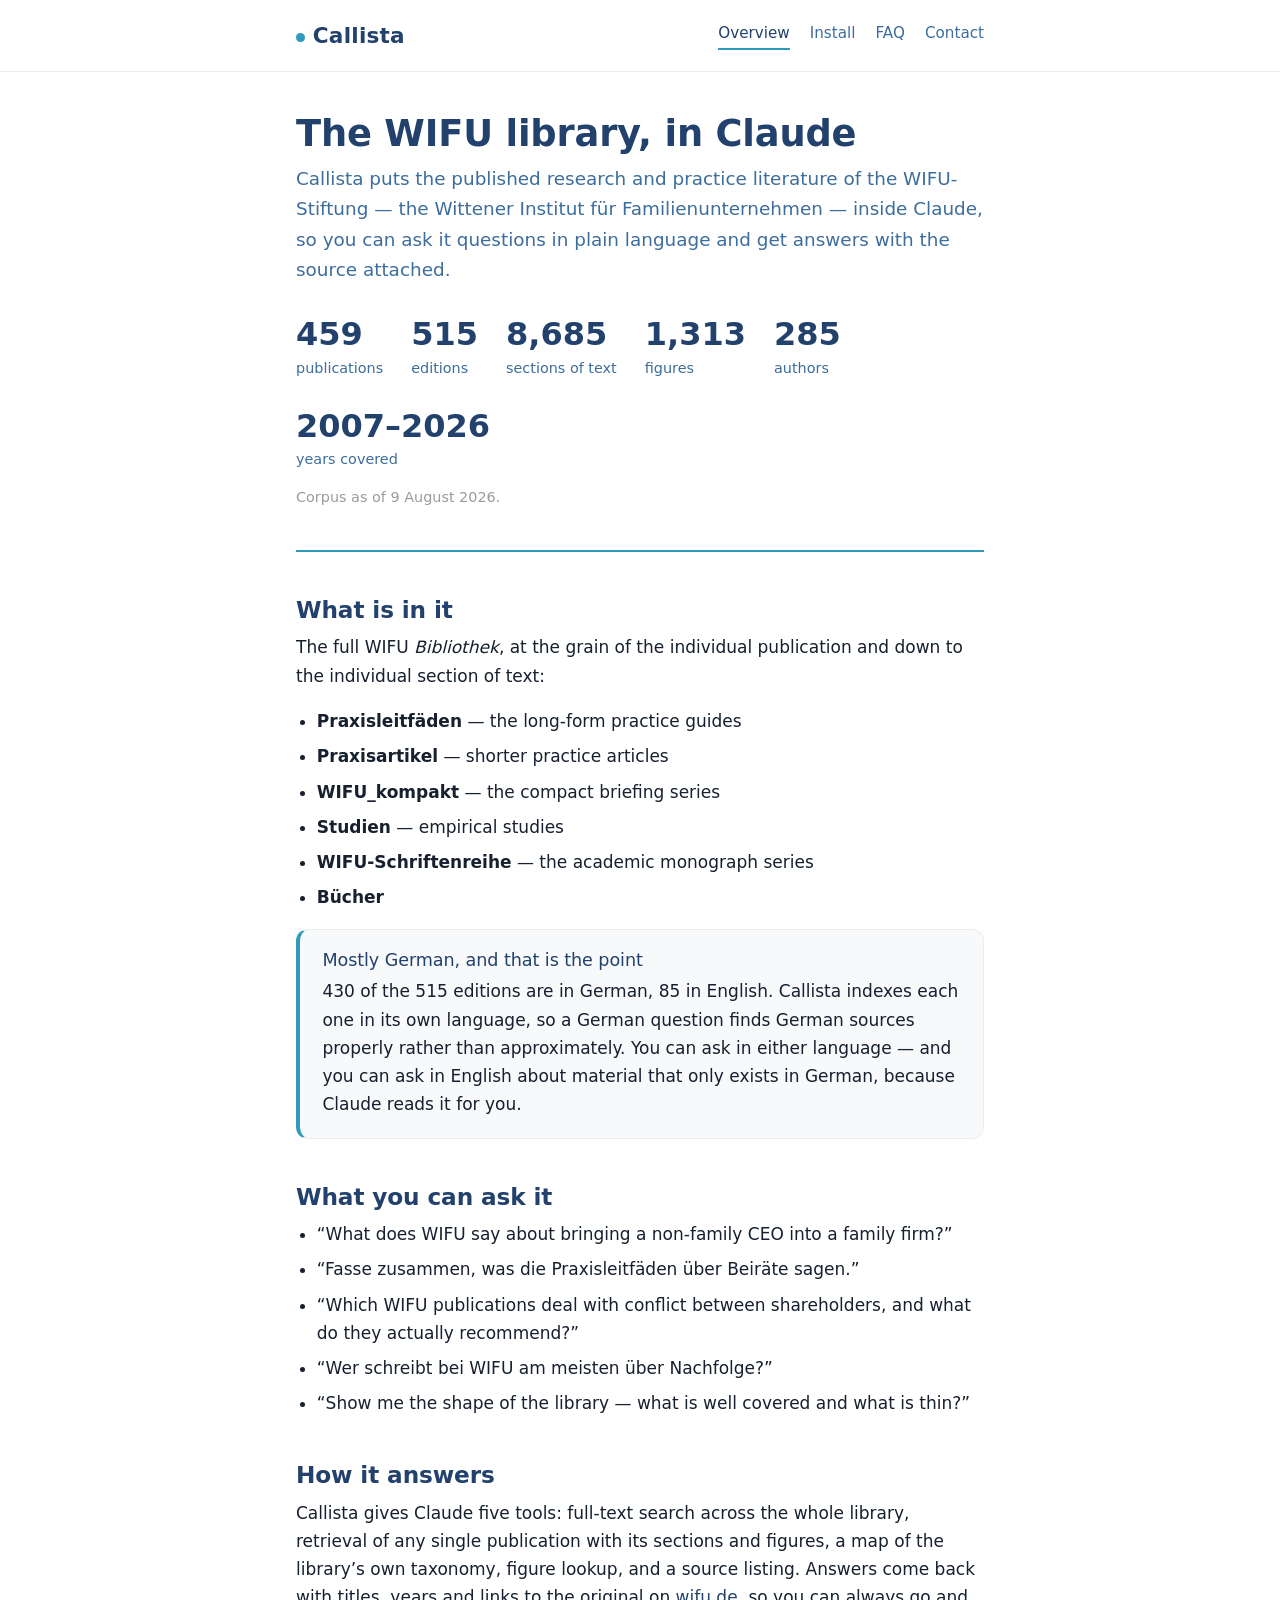
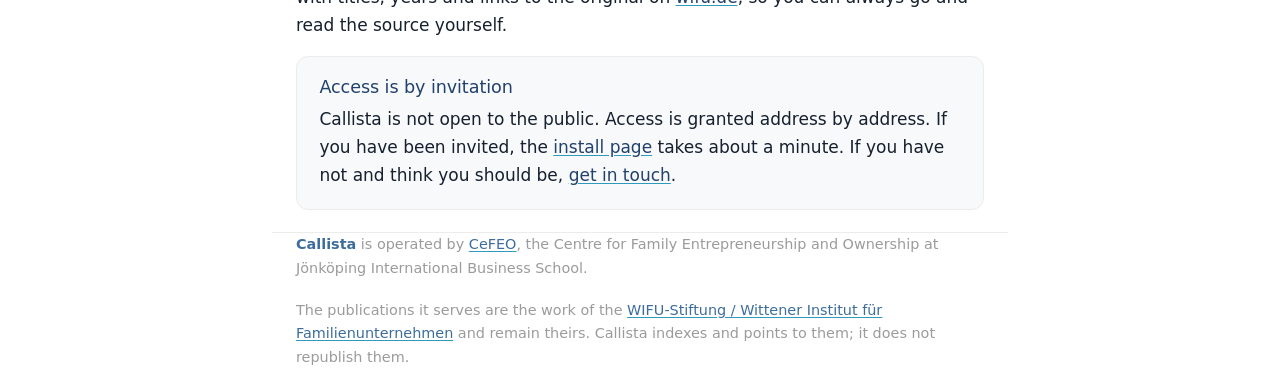
==== index.html @ 36d976da "Callista public site: overview, install, FAQ, contact Static HTML on the WIFU palette (navy #22416C," ====
<!doctype html>
<html lang="en">
<head>
<meta charset="utf-8">
<meta name="viewport" content="width=device-width,initial-scale=1">
<title>Callista — the WIFU library, in Claude</title>
<meta name="description" content="Callista connects the publications of the WIFU-Stiftung / Wittener Institut für Familienunternehmen to Claude. Invitation-only.">
<link rel="icon" href="favicon.svg" type="image/svg+xml">
<link rel="stylesheet" href="styles.css">
</head>
<body>

<header>
  <div class="bar">
    <a class="wordmark" href="./">Callista</a>
    <nav>
      <a href="./" aria-current="page">Overview</a>
      <a href="install.html">Install</a>
      <a href="faq.html">FAQ</a>
      <a href="contact.html">Contact</a>
    </nav>
  </div>
</header>

<main class="wrap">

  <h1>The WIFU library, in Claude</h1>
  <p class="lede">Callista puts the published research and practice literature of the
    WIFU-Stiftung — the Wittener Institut für Familienunternehmen — inside Claude, so you
    can ask it questions in plain language and get answers with the source attached.</p>

  <div class="stats">
    <div class="stat"><b>459</b><span>publications</span></div>
    <div class="stat"><b>515</b><span>editions</span></div>
    <div class="stat"><b>8,685</b><span>sections of text</span></div>
    <div class="stat"><b>1,313</b><span>figures</span></div>
    <div class="stat"><b>285</b><span>authors</span></div>
    <div class="stat"><b>2007–2026</b><span>years covered</span></div>
  </div>
  <p style="color:var(--mid);font-size:.9rem;margin-top:-.6rem">Corpus as of 9 August 2026.</p>

  <hr>

  <h2>What is in it</h2>
  <p>The full WIFU <em>Bibliothek</em>, at the grain of the individual publication and
    down to the individual section of text:</p>
  <ul>
    <li><strong>Praxisleitfäden</strong> — the long-form practice guides</li>
    <li><strong>Praxisartikel</strong> — shorter practice articles</li>
    <li><strong>WIFU_kompakt</strong> — the compact briefing series</li>
    <li><strong>Studien</strong> — empirical studies</li>
    <li><strong>WIFU-Schriftenreihe</strong> — the academic monograph series</li>
    <li><strong>Bücher</strong></li>
  </ul>

  <div class="panel accent">
    <h3>Mostly German, and that is the point</h3>
    <p>430 of the 515 editions are in German, 85 in English. Callista indexes each one in
      its own language, so a German question finds German sources properly rather than
      approximately. You can ask in either language — and you can ask in English about
      material that only exists in German, because Claude reads it for you.</p>
  </div>

  <h2>What you can ask it</h2>
  <ul>
    <li>“What does WIFU say about bringing a non-family CEO into a family firm?”</li>
    <li>“Fasse zusammen, was die Praxisleitfäden über Beiräte sagen.”</li>
    <li>“Which WIFU publications deal with conflict between shareholders, and what do they
      actually recommend?”</li>
    <li>“Wer schreibt bei WIFU am meisten über Nachfolge?”</li>
    <li>“Show me the shape of the library — what is well covered and what is thin?”</li>
  </ul>

  <h2>How it answers</h2>
  <p>Callista gives Claude five tools: full-text search across the whole library, retrieval
    of any single publication with its sections and figures, a map of the library’s own
    taxonomy, figure lookup, and a source listing. Answers come back with titles, years and
    links to the original on <a href="https://www.wifu.de/bibliothek/" rel="noopener">wifu.de</a>,
    so you can always go and read the source yourself.</p>

  <div class="panel">
    <h3>Access is by invitation</h3>
    <p>Callista is not open to the public. Access is granted address by address. If you
      have been invited, the <a href="install.html">install page</a> takes about a minute.
      If you have not and think you should be, <a href="contact.html">get in touch</a>.</p>
  </div>

</main>

<footer class="wrap">
  <p><strong style="color:var(--tert)">Callista</strong> is operated by
    <a href="https://ju.se/en/research/research-groups/centre-for-family-entrepreneurship-and-ownership-cefeo.html" rel="noopener">CeFEO</a>,
    the Centre for Family Entrepreneurship and Ownership at Jönköping International
    Business School.</p>
  <p>The publications it serves are the work of the
    <a href="https://www.wifu.de/" rel="noopener">WIFU-Stiftung / Wittener Institut für
    Familienunternehmen</a> and remain theirs. Callista indexes and points to them; it does
    not republish them.</p>
</footer>

</body>
</html>
---- styles.css ----
/* Callista — callista.familybusiness.se
 *
 * Palette lifted from WIFU's own theme (bergauf). Note the contrast constraint:
 * #309ABE on white is ~3.1:1, which is fine for large headings, fills and rules but
 * NOT for body copy. Body text is always --navy or near-black. Do not "brighten" it.
 */

:root {
  --navy:  #22416C;   /* primary — all body copy */
  --cyan:  #309ABE;   /* accent — rules, fills, large headings only */
  --tert:  #3C6D9D;   /* secondary text */
  --grey:  #ECECEC;   /* borders, panels */
  --mid:   #9B9B9B;   /* muted text */
  --ink:   #16202E;   /* near-black for long-form reading */
  --bg:    #ffffff;
  --panel: #F7F9FB;
}

/* Self-hosted, per the brand spec — no third-party font CDN, so no external request
 * and nothing to consent to. The .woff2 files belong in ./fonts/. Until they land the
 * stacks below fall back cleanly, so the site is never blocked on the asset drop. */
@font-face {
  font-family: 'Roboto Condensed';
  src: url('./fonts/roboto-condensed-700.woff2') format('woff2');
  font-weight: 700; font-style: normal; font-display: swap;
}
@font-face {
  font-family: 'Roboto';
  src: url('./fonts/roboto-400.woff2') format('woff2');
  font-weight: 400; font-style: normal; font-display: swap;
}
@font-face {
  font-family: 'Roboto';
  src: url('./fonts/roboto-500.woff2') format('woff2');
  font-weight: 500; font-style: normal; font-display: swap;
}

*, *::before, *::after { box-sizing: border-box; }

html { -webkit-text-size-adjust: 100%; }

body {
  margin: 0;
  font-family: 'Roboto', system-ui, -apple-system, 'Segoe UI', Helvetica, Arial, sans-serif;
  font-size: 17px;
  line-height: 1.65;
  color: var(--ink);
  background: var(--bg);
}

.wrap { max-width: 46rem; margin: 0 auto; padding: 0 1.5rem; }

/* ---------------------------------------------------------------- header */
header {
  border-bottom: 1px solid var(--grey);
  background: var(--bg);
}
.bar {
  display: flex; align-items: center; gap: 1.5rem;
  padding: 1.1rem 0;
  max-width: 46rem; margin: 0 auto; padding-left: 1.5rem; padding-right: 1.5rem;
}

/* The wordmark. NOTE: this is typographic on purpose — logo.svg and mark.svg are being
 * finalised separately. When they arrive, replace the .wordmark span with:
 *   <img src="logo.svg" alt="Callista" height="28">
 * The WIFU logo deliberately does NOT appear here: callista.familybusiness.se is a
 * CeFEO-operated domain, and a WIFU mark in the header would read as "published by WIFU". */
.wordmark {
  font-family: 'Roboto Condensed', 'Arial Narrow', system-ui, sans-serif;
  font-weight: 700;
  font-size: 1.35rem;
  letter-spacing: .01em;
  color: var(--navy);
  text-decoration: none;
  white-space: nowrap;
}
.wordmark::before {
  content: ""; display: inline-block;
  width: .55rem; height: .55rem; border-radius: 50%;
  background: var(--cyan); margin-right: .5rem; vertical-align: .05em;
}

nav { margin-left: auto; display: flex; gap: 1.25rem; flex-wrap: wrap; }
nav a {
  color: var(--tert); text-decoration: none; font-size: .95rem; font-weight: 500;
  padding-bottom: 2px; border-bottom: 2px solid transparent;
}
nav a:hover { color: var(--navy); }
nav a[aria-current="page"] { color: var(--navy); border-bottom-color: var(--cyan); }

/* ------------------------------------------------------------------ type */
h1, h2, h3 {
  font-family: 'Roboto Condensed', 'Arial Narrow', system-ui, sans-serif;
  font-weight: 700;
  color: var(--navy);
  line-height: 1.2;
  letter-spacing: -.005em;
}
h1 { font-size: 2.3rem; margin: 2.5rem 0 .5rem; }
h2 { font-size: 1.45rem; margin: 2.75rem 0 .6rem; }
h3 { font-size: 1.1rem; margin: 1.75rem 0 .4rem; font-family: 'Roboto', system-ui, sans-serif; font-weight: 500; }

.lede { font-size: 1.15rem; color: var(--tert); margin: 0 0 2rem; }

p { margin: 0 0 1.1rem; }
a { color: var(--navy); text-decoration-color: var(--cyan); text-underline-offset: 2px; }
a:hover { color: var(--cyan); }

ul, ol { margin: 0 0 1.1rem; padding-left: 1.3rem; }
li { margin-bottom: .45rem; }

hr { border: 0; border-top: 2px solid var(--cyan); margin: 2.5rem 0; }

code, .mono {
  font-family: ui-monospace, SFMono-Regular, Menlo, Consolas, monospace;
  font-size: .9em;
  background: var(--panel);
  border: 1px solid var(--grey);
  border-radius: 5px;
  padding: .1rem .35rem;
  word-break: break-all;
}

/* --------------------------------------------------------------- panels */
.panel {
  background: var(--panel);
  border: 1px solid var(--grey);
  border-radius: 12px;
  padding: 1.25rem 1.4rem;
  margin: 0 0 1.4rem;
}
.panel.accent { border-left: 4px solid var(--cyan); }
.panel h3 { margin-top: 0; }
.panel :last-child { margin-bottom: 0; }

/* URL to copy on the install page */
.endpoint {
  display: block;
  font-family: ui-monospace, SFMono-Regular, Menlo, Consolas, monospace;
  font-size: 1rem;
  background: var(--navy);
  color: #fff;
  border: 0;
  border-radius: 10px;
  padding: .9rem 1.1rem;
  margin: 0 0 1.4rem;
  word-break: break-all;
}

/* numbered steps */
ol.steps { list-style: none; padding: 0; counter-reset: s; }
ol.steps > li {
  counter-increment: s;
  position: relative;
  padding-left: 2.6rem;
  margin-bottom: 1.5rem;
}
ol.steps > li::before {
  content: counter(s);
  position: absolute; left: 0; top: .05rem;
  width: 1.8rem; height: 1.8rem;
  display: grid; place-items: center;
  border-radius: 50%;
  background: var(--cyan); color: #fff;
  font-family: 'Roboto Condensed', system-ui, sans-serif;
  font-weight: 700; font-size: .95rem;
}

/* stat row */
.stats { display: flex; flex-wrap: wrap; gap: 1.75rem; margin: 0 0 1.5rem; }
.stat b {
  display: block;
  font-family: 'Roboto Condensed', 'Arial Narrow', system-ui, sans-serif;
  font-weight: 700; font-size: 2rem; line-height: 1.1; color: var(--navy);
}
.stat span { color: var(--tert); font-size: .9rem; }

/* FAQ */
details {
  border-bottom: 1px solid var(--grey);
  padding: 1rem 0;
}
details summary {
  cursor: pointer;
  font-weight: 500;
  color: var(--navy);
  list-style: none;
  display: flex; gap: .6rem; align-items: flex-start;
}
details summary::-webkit-details-marker { display: none; }
details summary::before {
  content: "+"; color: var(--cyan); font-weight: 700; line-height: 1.5;
}
details[open] summary::before { content: "–"; }
details > *:not(summary) { margin-top: .8rem; }

/* --------------------------------------------------------------- footer */
footer {
  margin-top: 4rem;
  border-top: 1px solid var(--grey);
  padding: 2rem 0 3rem;
  color: var(--mid);
  font-size: .9rem;
}
footer a { color: var(--tert); }

/* --------------------------------------------------------------- mobile */
@media (max-width: 34rem) {
  body { font-size: 16px; }
  h1 { font-size: 1.85rem; }
  h2 { font-size: 1.25rem; }
  .bar { flex-wrap: wrap; gap: .75rem 1rem; }
  nav { margin-left: 0; width: 100%; gap: 1rem; }
  .stats { gap: 1.1rem 1.75rem; }
}

/* Respect the reader's theme where it costs nothing, but keep the palette:
 * this is a brand surface, so dark mode inverts the shell, not the accents. */
@media (prefers-color-scheme: dark) {
  :root {
    --bg: #10161F; --panel: #182231; --grey: #2A3646;
    --ink: #E4EAF1; --navy: #8FB6D8; --tert: #9FB6CC; --mid: #7C8B9C;
  }
  .endpoint { background: #1B2942; }
  ol.steps > li::before { color: #0E141C; }
}
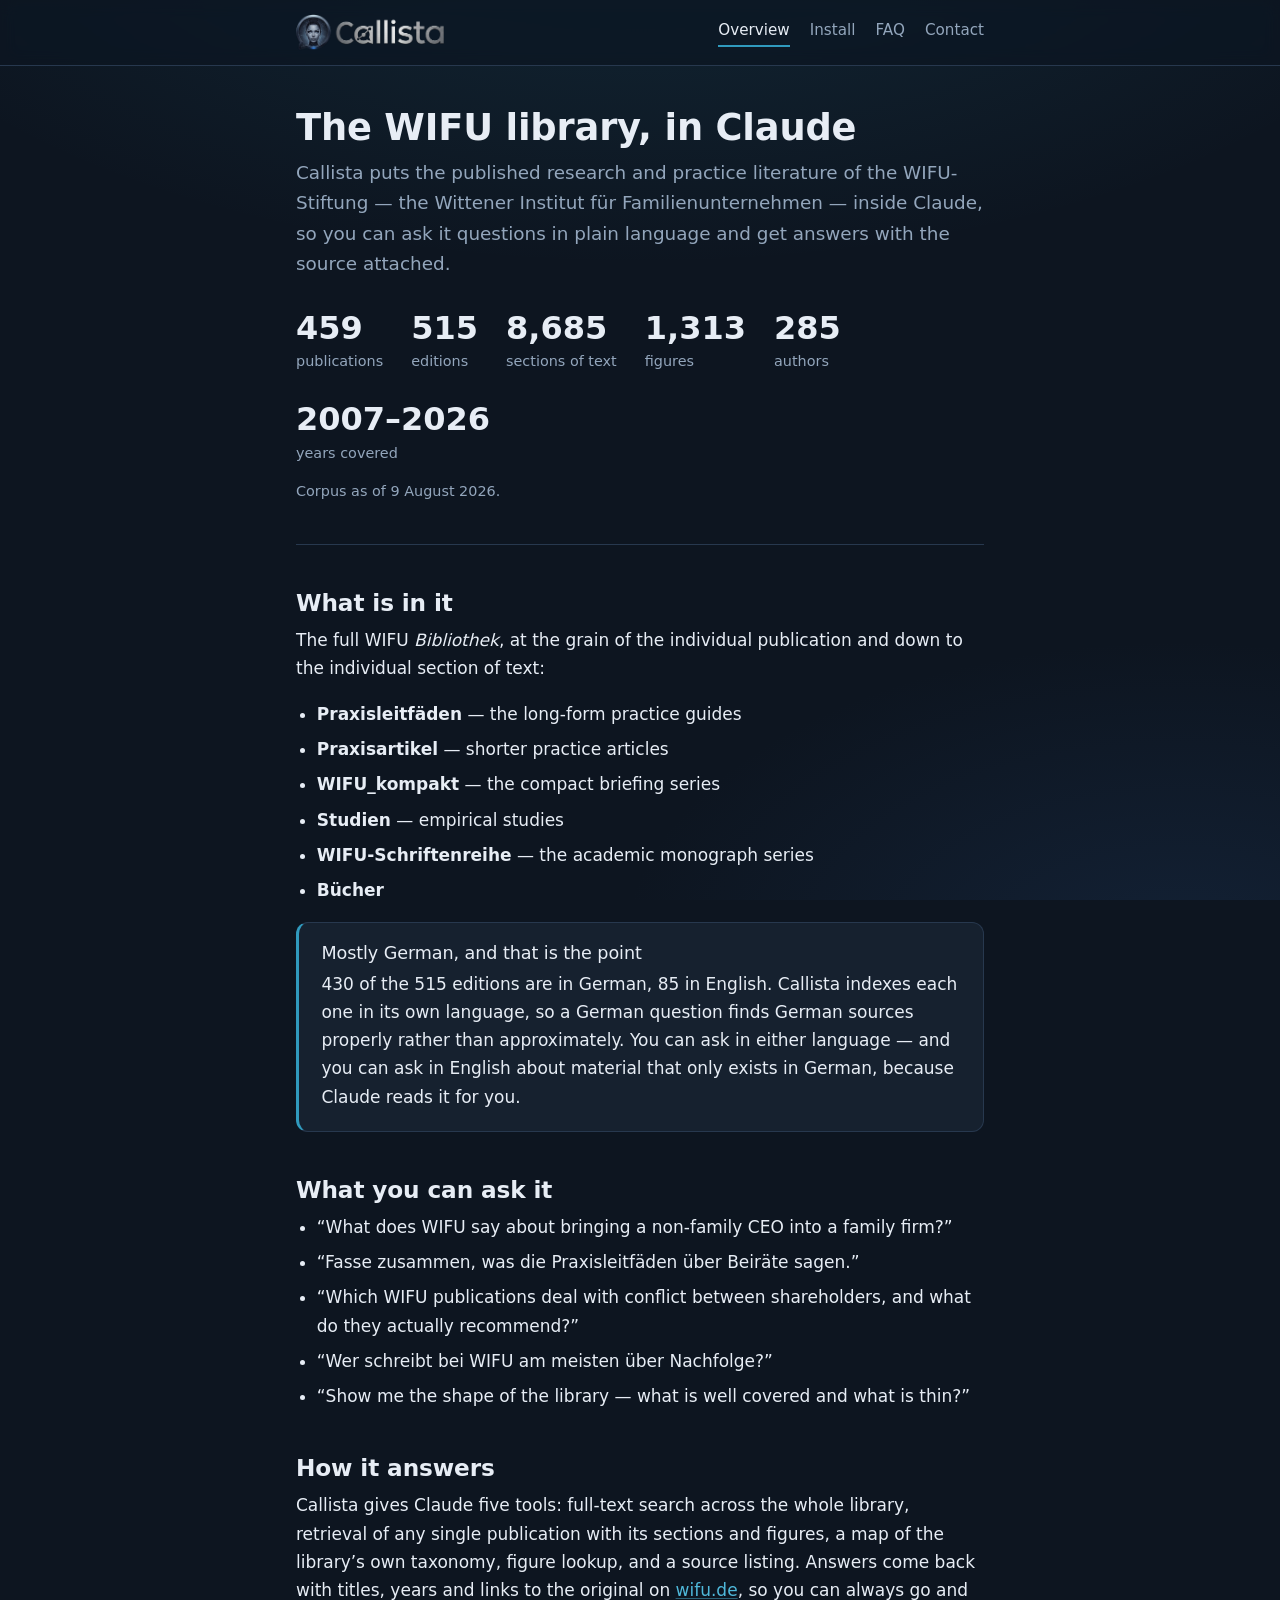
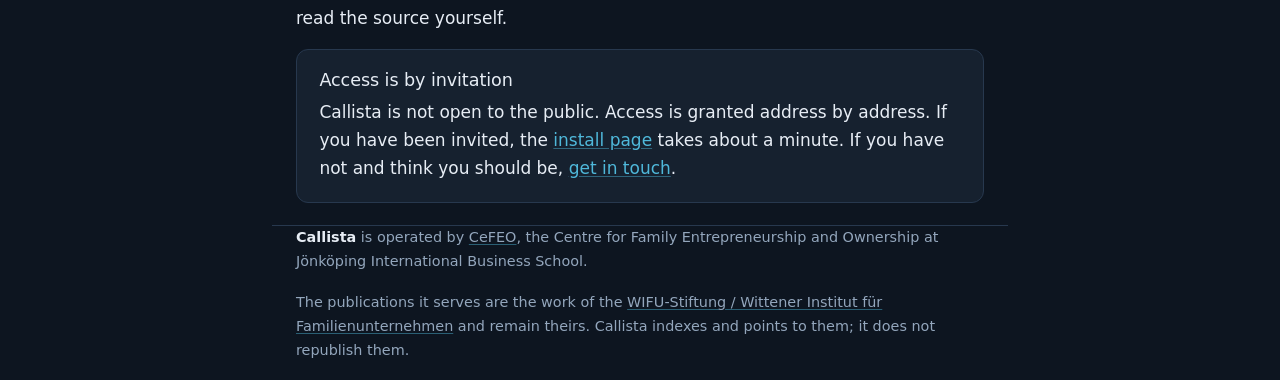
==== commit 0fe4217b: "Real Callista lockup, and a dark ground to put it on The logo arrived, so the two open asset slots c" ====
--- a/index.html
+++ b/index.html
@@ -5,14 +5,17 @@
 <meta name="viewport" content="width=device-width,initial-scale=1">
 <title>Callista — the WIFU library, in Claude</title>
 <meta name="description" content="Callista connects the publications of the WIFU-Stiftung / Wittener Institut für Familienunternehmen to Claude. Invitation-only.">
-<link rel="icon" href="favicon.svg" type="image/svg+xml">
+<link rel="icon" href="favicon.ico" sizes="any">
+<link rel="icon" href="favicon-32.png" type="image/png" sizes="32x32">
+<link rel="apple-touch-icon" href="favicon-180.png">
+<meta name="color-scheme" content="dark">
 <link rel="stylesheet" href="styles.css">
 </head>
 <body>
 
 <header>
   <div class="bar">
-    <a class="wordmark" href="./">Callista</a>
+    <a class="brand" href="./" aria-label="Callista"><img src="logo.png" srcset="logo.png 640w, logo@2x.png 1024w" sizes="148px" alt="Callista" width="640" height="162"></a>
     <nav>
       <a href="./" aria-current="page">Overview</a>
       <a href="install.html">Install</a>
@@ -37,7 +40,7 @@
     <div class="stat"><b>285</b><span>authors</span></div>
     <div class="stat"><b>2007–2026</b><span>years covered</span></div>
   </div>
-  <p style="color:var(--mid);font-size:.9rem;margin-top:-.6rem">Corpus as of 9 August 2026.</p>
+  <p style="color:var(--muted);font-size:.9rem;margin-top:-.6rem">Corpus as of 9 August 2026.</p>
 
   <hr>
 
@@ -88,7 +91,7 @@
 </main>
 
 <footer class="wrap">
-  <p><strong style="color:var(--tert)">Callista</strong> is operated by
+  <p><strong style="color:var(--text)">Callista</strong> is operated by
     <a href="https://ju.se/en/research/research-groups/centre-for-family-entrepreneurship-and-ownership-cefeo.html" rel="noopener">CeFEO</a>,
     the Centre for Family Entrepreneurship and Ownership at Jönköping International
     Business School.</p>
--- a/styles.css
+++ b/styles.css
@@ -1,24 +1,34 @@
 /* Callista — callista.familybusiness.se
  *
- * Palette lifted from WIFU's own theme (bergauf). Note the contrast constraint:
- * #309ABE on white is ~3.1:1, which is fine for large headings, fills and rules but
- * NOT for body copy. Body text is always --navy or near-black. Do not "brighten" it.
+ * DARK BY DESIGN, and matched to the connector's own surfaces (src/theme.ts in
+ * CeFEO-JIBS/wifu-mcp-connector). A reader crosses between the two mid-install — this
+ * page, then mcp.familybusiness.se/callista to sign in — so they have to look like one
+ * product.
+ *
+ * The lockup is the reason. It is chrome artwork on a transparent background: on white
+ * it has almost no edge contrast and reads as a grey smudge, and the mark's own field is
+ * near-black.
+ *
+ * The contrast constraint from the brand notes inverts here, usefully. #309ABE is only
+ * ~3.1:1 on white — fine for rules and fills, barred from body copy. On this ground it
+ * clears 7:1, so it can carry text as well.
  */
 
 :root {
-  --navy:  #22416C;   /* primary — all body copy */
-  --cyan:  #309ABE;   /* accent — rules, fills, large headings only */
-  --tert:  #3C6D9D;   /* secondary text */
-  --grey:  #ECECEC;   /* borders, panels */
-  --mid:   #9B9B9B;   /* muted text */
-  --ink:   #16202E;   /* near-black for long-form reading */
-  --bg:    #ffffff;
-  --panel: #F7F9FB;
-}
-
-/* Self-hosted, per the brand spec — no third-party font CDN, so no external request
- * and nothing to consent to. The .woff2 files belong in ./fonts/. Until they land the
- * stacks below fall back cleanly, so the site is never blocked on the asset drop. */
+  --ground: #0D1520;  /* page */
+  --panel:  #16212F;  /* cards */
+  --raised: #1D2A3A;  /* code, table stripes */
+  --line:   #27384E;  /* borders */
+  --text:   #E7EDF5;  /* body copy */
+  --muted:  #93A6BC;  /* secondary */
+  --cyan:   #309ABE;  /* WIFU accent */
+  --lift:   #4FB8DA;  /* links, hover */
+  --navy:   #22416C;  /* WIFU primary, as a deep fill */
+}
+
+/* Self-hosted, per the brand spec — no third-party font CDN, so no external request and
+ * nothing to consent to. The .woff2 files belong in ./fonts/. Until they land the stacks
+ * below fall back cleanly, so the site is never blocked on the asset drop. */
 @font-face {
   font-family: 'Roboto Condensed';
   src: url('./fonts/roboto-condensed-700.woff2') format('woff2');
@@ -44,79 +54,74 @@
   font-family: 'Roboto', system-ui, -apple-system, 'Segoe UI', Helvetica, Arial, sans-serif;
   font-size: 17px;
   line-height: 1.65;
-  color: var(--ink);
-  background: var(--bg);
+  color: var(--text);
+  background: var(--ground);
+  /* A cool wash so the chrome has something to sit in rather than floating on flat
+   * black. Fixed, so it does not slide under the content on scroll. */
+  background-image:
+    radial-gradient(1200px 560px at 50% -14%, rgba(48,154,190,.15), transparent 70%),
+    radial-gradient(820px 460px at 92% 106%, rgba(34,65,108,.28), transparent 68%);
+  background-attachment: fixed;
 }
 
 .wrap { max-width: 46rem; margin: 0 auto; padding: 0 1.5rem; }
 
 /* ---------------------------------------------------------------- header */
 header {
-  border-bottom: 1px solid var(--grey);
-  background: var(--bg);
+  border-bottom: 1px solid var(--line);
+  background: rgba(13,21,32,.72);
+  backdrop-filter: saturate(140%) blur(8px);
+  position: sticky; top: 0; z-index: 10;
 }
 .bar {
   display: flex; align-items: center; gap: 1.5rem;
-  padding: 1.1rem 0;
-  max-width: 46rem; margin: 0 auto; padding-left: 1.5rem; padding-right: 1.5rem;
-}
-
-/* The wordmark. NOTE: this is typographic on purpose — logo.svg and mark.svg are being
- * finalised separately. When they arrive, replace the .wordmark span with:
- *   <img src="logo.svg" alt="Callista" height="28">
- * The WIFU logo deliberately does NOT appear here: callista.familybusiness.se is a
- * CeFEO-operated domain, and a WIFU mark in the header would read as "published by WIFU". */
-.wordmark {
-  font-family: 'Roboto Condensed', 'Arial Narrow', system-ui, sans-serif;
-  font-weight: 700;
-  font-size: 1.35rem;
-  letter-spacing: .01em;
-  color: var(--navy);
-  text-decoration: none;
-  white-space: nowrap;
-}
-.wordmark::before {
-  content: ""; display: inline-block;
-  width: .55rem; height: .55rem; border-radius: 50%;
-  background: var(--cyan); margin-right: .5rem; vertical-align: .05em;
-}
+  padding: .85rem 1.5rem;
+  max-width: 46rem; margin: 0 auto;
+}
+
+/* The lockup. The WIFU logo deliberately does NOT appear here:
+ * callista.familybusiness.se is a CeFEO-operated domain, and a WIFU mark in the header
+ * would read as "published by WIFU", which it is not. WIFU is credited in the footer. */
+.brand { display: block; line-height: 0; flex: 0 0 auto; }
+.brand img { display: block; width: 148px; height: auto; }
 
 nav { margin-left: auto; display: flex; gap: 1.25rem; flex-wrap: wrap; }
 nav a {
-  color: var(--tert); text-decoration: none; font-size: .95rem; font-weight: 500;
+  color: var(--muted); text-decoration: none; font-size: .95rem; font-weight: 500;
   padding-bottom: 2px; border-bottom: 2px solid transparent;
 }
-nav a:hover { color: var(--navy); }
-nav a[aria-current="page"] { color: var(--navy); border-bottom-color: var(--cyan); }
+nav a:hover { color: var(--text); }
+nav a[aria-current="page"] { color: var(--text); border-bottom-color: var(--cyan); }
 
 /* ------------------------------------------------------------------ type */
 h1, h2, h3 {
   font-family: 'Roboto Condensed', 'Arial Narrow', system-ui, sans-serif;
   font-weight: 700;
-  color: var(--navy);
+  color: var(--text);
   line-height: 1.2;
   letter-spacing: -.005em;
 }
 h1 { font-size: 2.3rem; margin: 2.5rem 0 .5rem; }
 h2 { font-size: 1.45rem; margin: 2.75rem 0 .6rem; }
-h3 { font-size: 1.1rem; margin: 1.75rem 0 .4rem; font-family: 'Roboto', system-ui, sans-serif; font-weight: 500; }
-
-.lede { font-size: 1.15rem; color: var(--tert); margin: 0 0 2rem; }
+h3 { font-size: 1.1rem; margin: 1.75rem 0 .4rem;
+     font-family: 'Roboto', system-ui, sans-serif; font-weight: 500; }
+
+.lede { font-size: 1.15rem; color: var(--muted); margin: 0 0 2rem; }
 
 p { margin: 0 0 1.1rem; }
-a { color: var(--navy); text-decoration-color: var(--cyan); text-underline-offset: 2px; }
-a:hover { color: var(--cyan); }
+a { color: var(--lift); text-decoration-color: rgba(79,184,218,.45); text-underline-offset: 2px; }
+a:hover { color: #7FD0EA; }
 
 ul, ol { margin: 0 0 1.1rem; padding-left: 1.3rem; }
 li { margin-bottom: .45rem; }
 
-hr { border: 0; border-top: 2px solid var(--cyan); margin: 2.5rem 0; }
+hr { border: 0; border-top: 1px solid var(--line); margin: 2.5rem 0; }
 
 code, .mono {
   font-family: ui-monospace, SFMono-Regular, Menlo, Consolas, monospace;
   font-size: .9em;
-  background: var(--panel);
-  border: 1px solid var(--grey);
+  background: var(--raised);
+  border: 1px solid var(--line);
   border-radius: 5px;
   padding: .1rem .35rem;
   word-break: break-all;
@@ -125,12 +130,12 @@
 /* --------------------------------------------------------------- panels */
 .panel {
   background: var(--panel);
-  border: 1px solid var(--grey);
+  border: 1px solid var(--line);
   border-radius: 12px;
   padding: 1.25rem 1.4rem;
   margin: 0 0 1.4rem;
 }
-.panel.accent { border-left: 4px solid var(--cyan); }
+.panel.accent { border-left: 3px solid var(--cyan); }
 .panel h3 { margin-top: 0; }
 .panel :last-child { margin-bottom: 0; }
 
@@ -141,7 +146,7 @@
   font-size: 1rem;
   background: var(--navy);
   color: #fff;
-  border: 0;
+  border: 1px solid #2E5688;
   border-radius: 10px;
   padding: .9rem 1.1rem;
   margin: 0 0 1.4rem;
@@ -162,7 +167,7 @@
   width: 1.8rem; height: 1.8rem;
   display: grid; place-items: center;
   border-radius: 50%;
-  background: var(--cyan); color: #fff;
+  background: var(--cyan); color: #08111B;
   font-family: 'Roboto Condensed', system-ui, sans-serif;
   font-weight: 700; font-size: .95rem;
 }
@@ -172,19 +177,19 @@
 .stat b {
   display: block;
   font-family: 'Roboto Condensed', 'Arial Narrow', system-ui, sans-serif;
-  font-weight: 700; font-size: 2rem; line-height: 1.1; color: var(--navy);
-}
-.stat span { color: var(--tert); font-size: .9rem; }
+  font-weight: 700; font-size: 2rem; line-height: 1.1; color: var(--text);
+}
+.stat span { color: var(--muted); font-size: .9rem; }
 
 /* FAQ */
 details {
-  border-bottom: 1px solid var(--grey);
+  border-bottom: 1px solid var(--line);
   padding: 1rem 0;
 }
 details summary {
   cursor: pointer;
   font-weight: 500;
-  color: var(--navy);
+  color: var(--text);
   list-style: none;
   display: flex; gap: .6rem; align-items: flex-start;
 }
@@ -198,12 +203,13 @@
 /* --------------------------------------------------------------- footer */
 footer {
   margin-top: 4rem;
-  border-top: 1px solid var(--grey);
+  border-top: 1px solid var(--line);
   padding: 2rem 0 3rem;
-  color: var(--mid);
+  color: var(--muted);
   font-size: .9rem;
 }
-footer a { color: var(--tert); }
+footer a { color: var(--muted); }
+footer a:hover { color: var(--lift); }
 
 /* --------------------------------------------------------------- mobile */
 @media (max-width: 34rem) {
@@ -211,17 +217,7 @@
   h1 { font-size: 1.85rem; }
   h2 { font-size: 1.25rem; }
   .bar { flex-wrap: wrap; gap: .75rem 1rem; }
+  .brand img { width: 128px; }
   nav { margin-left: 0; width: 100%; gap: 1rem; }
   .stats { gap: 1.1rem 1.75rem; }
 }
-
-/* Respect the reader's theme where it costs nothing, but keep the palette:
- * this is a brand surface, so dark mode inverts the shell, not the accents. */
-@media (prefers-color-scheme: dark) {
-  :root {
-    --bg: #10161F; --panel: #182231; --grey: #2A3646;
-    --ink: #E4EAF1; --navy: #8FB6D8; --tert: #9FB6CC; --mid: #7C8B9C;
-  }
-  .endpoint { background: #1B2942; }
-  ol.steps > li::before { color: #0E141C; }
-}
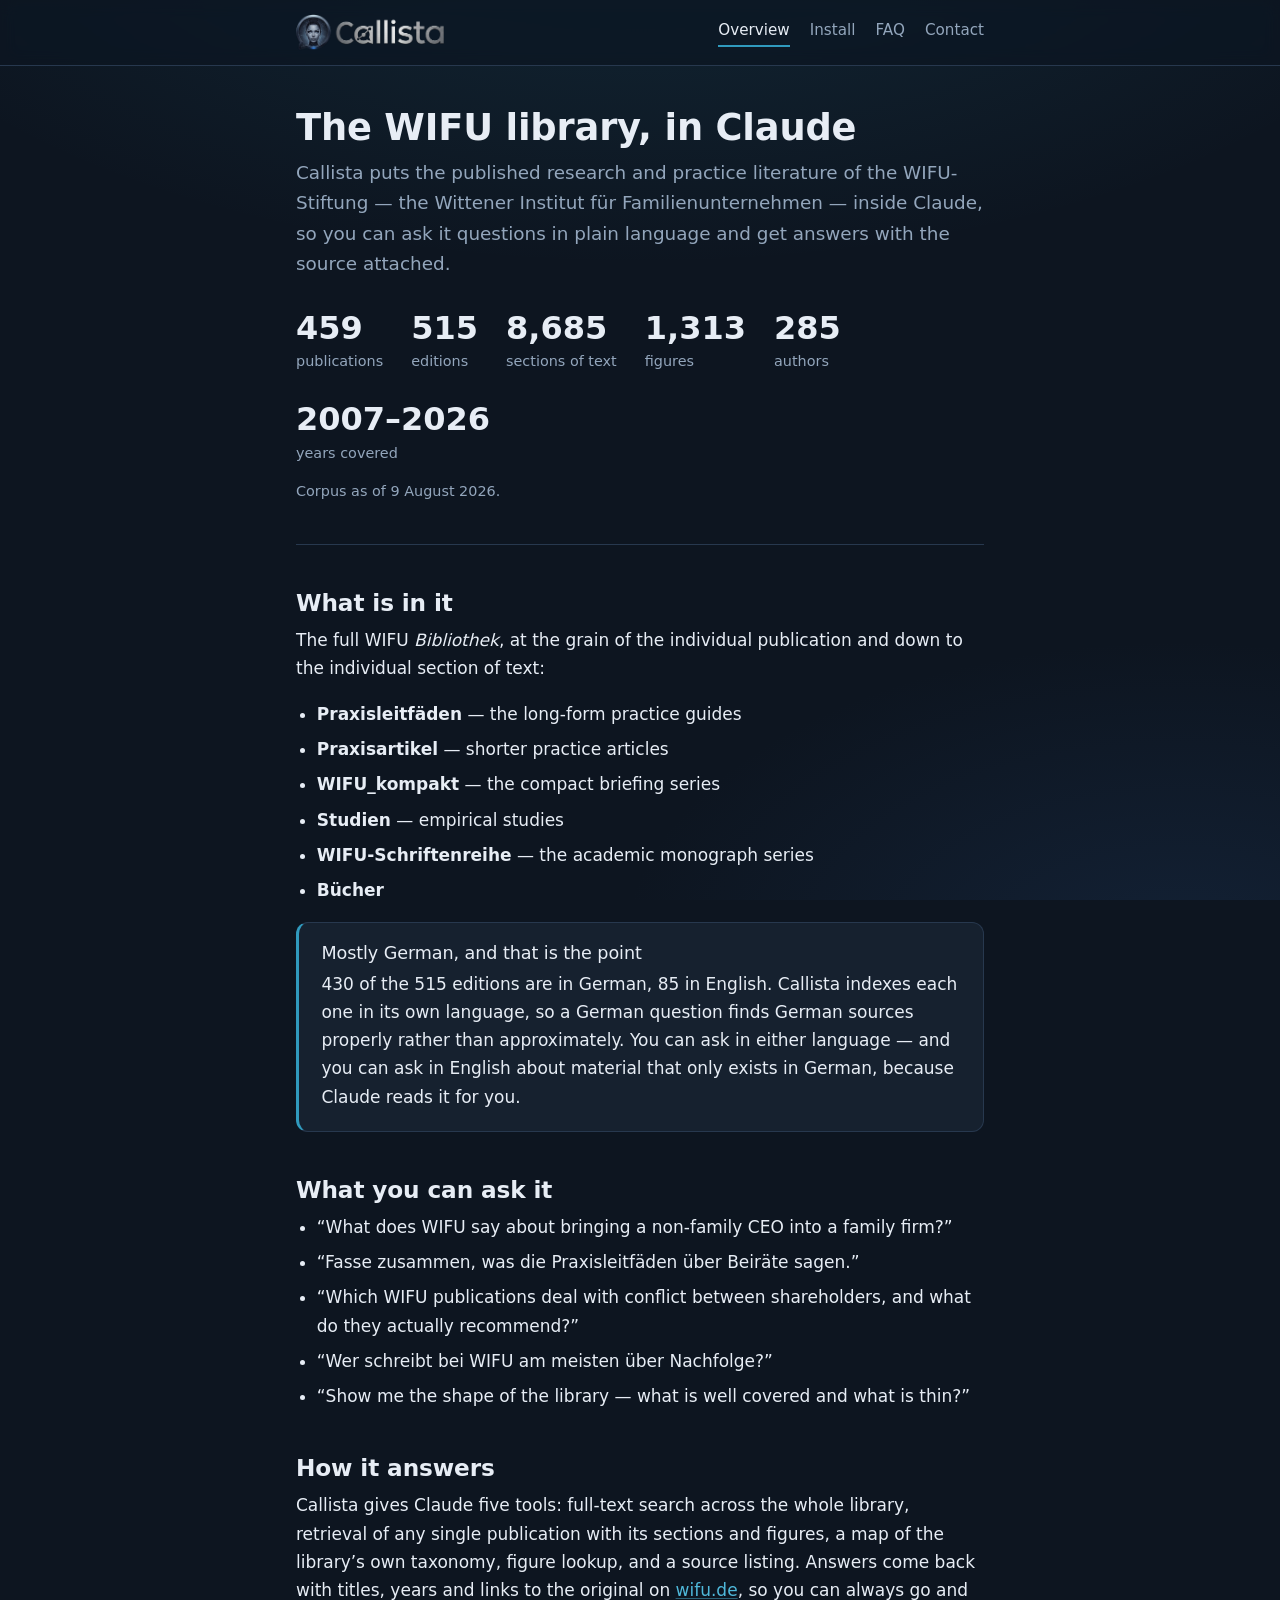
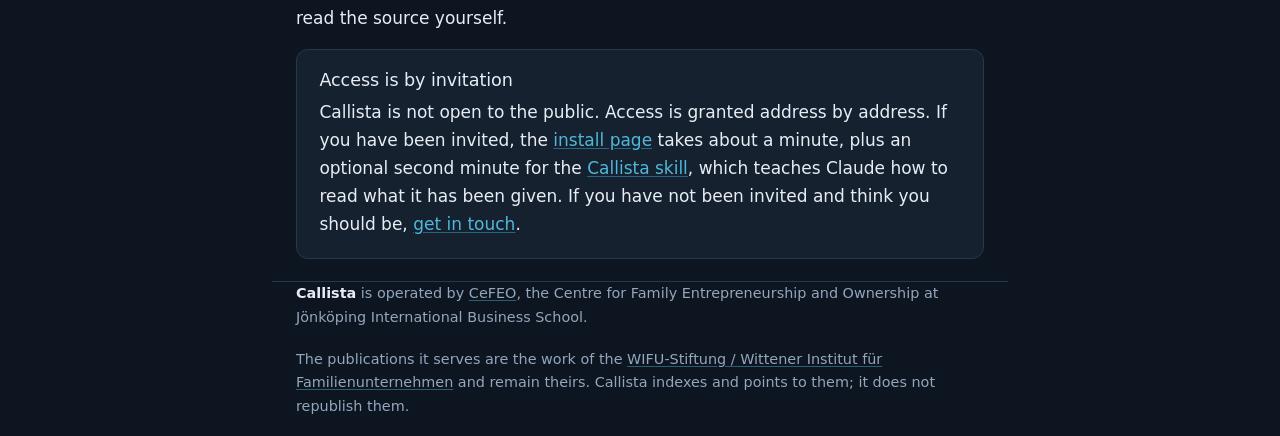
==== commit 09042423: "Ship the Callista skill from the install page The connector gives Claude the library; the skill give" ====
--- a/index.html
+++ b/index.html
@@ -84,8 +84,11 @@
   <div class="panel">
     <h3>Access is by invitation</h3>
     <p>Callista is not open to the public. Access is granted address by address. If you
-      have been invited, the <a href="install.html">install page</a> takes about a minute.
-      If you have not and think you should be, <a href="contact.html">get in touch</a>.</p>
+      have been invited, the <a href="install.html">install page</a> takes about a minute,
+      plus an optional second minute for the <a href="install.html#skill">Callista
+      skill</a>, which teaches Claude how to read what it has been given.
+      If you have not been invited and think you should be,
+      <a href="contact.html">get in touch</a>.</p>
   </div>
 
 </main>
--- a/styles.css
+++ b/styles.css
@@ -153,6 +153,22 @@
   word-break: break-all;
 }
 
+/* Download button — the skill package on the install page. Filled with the WIFU accent
+ * rather than the navy: on this ground #309ABE clears 7:1, so dark text on it is legible
+ * and the button reads as the one action on the page rather than another panel. */
+.btn {
+  display: inline-block;
+  background: var(--cyan);
+  color: #08111B;
+  font-weight: 500;
+  text-decoration: none;
+  border: 1px solid #47AFD1;
+  border-radius: 10px;
+  padding: .7rem 1.15rem;
+}
+.btn:hover { background: var(--lift); color: #08111B; }
+.btn:focus-visible { outline: 2px solid var(--lift); outline-offset: 3px; }
+
 /* numbered steps */
 ol.steps { list-style: none; padding: 0; counter-reset: s; }
 ol.steps > li {
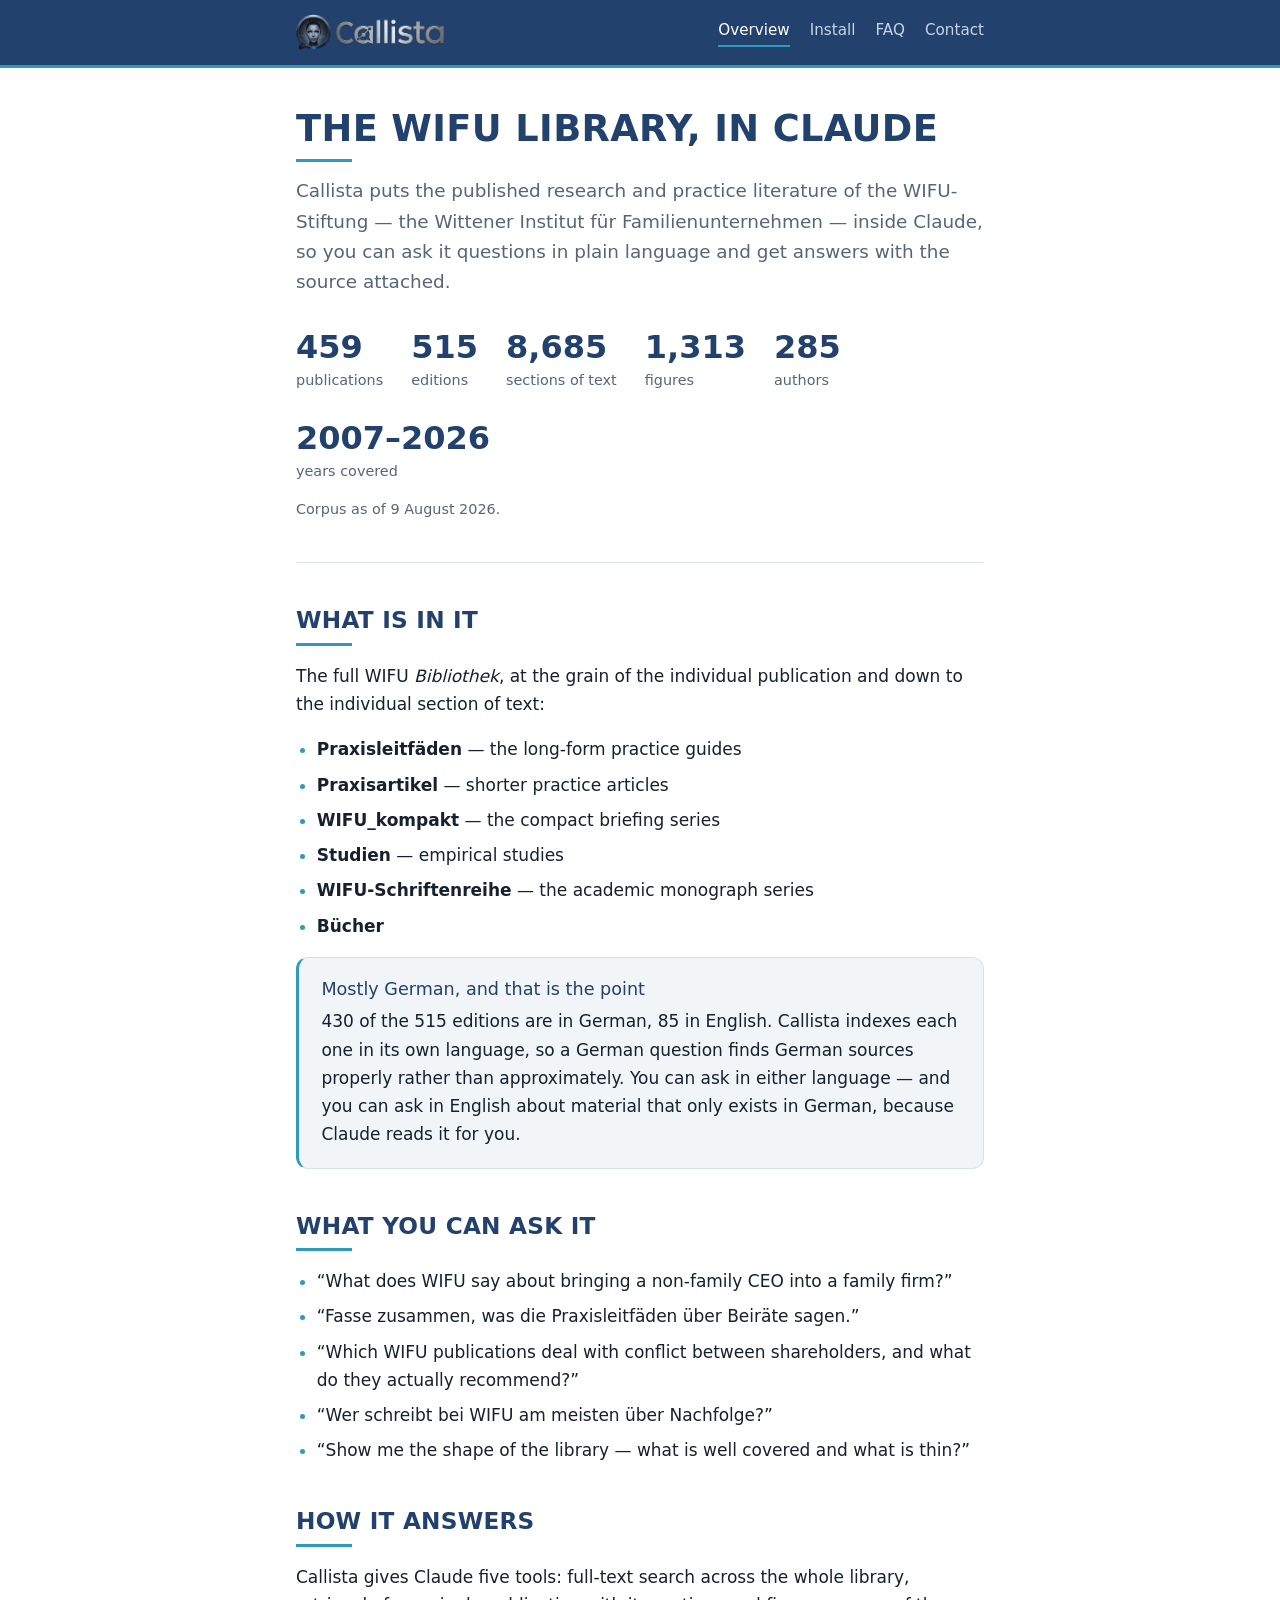
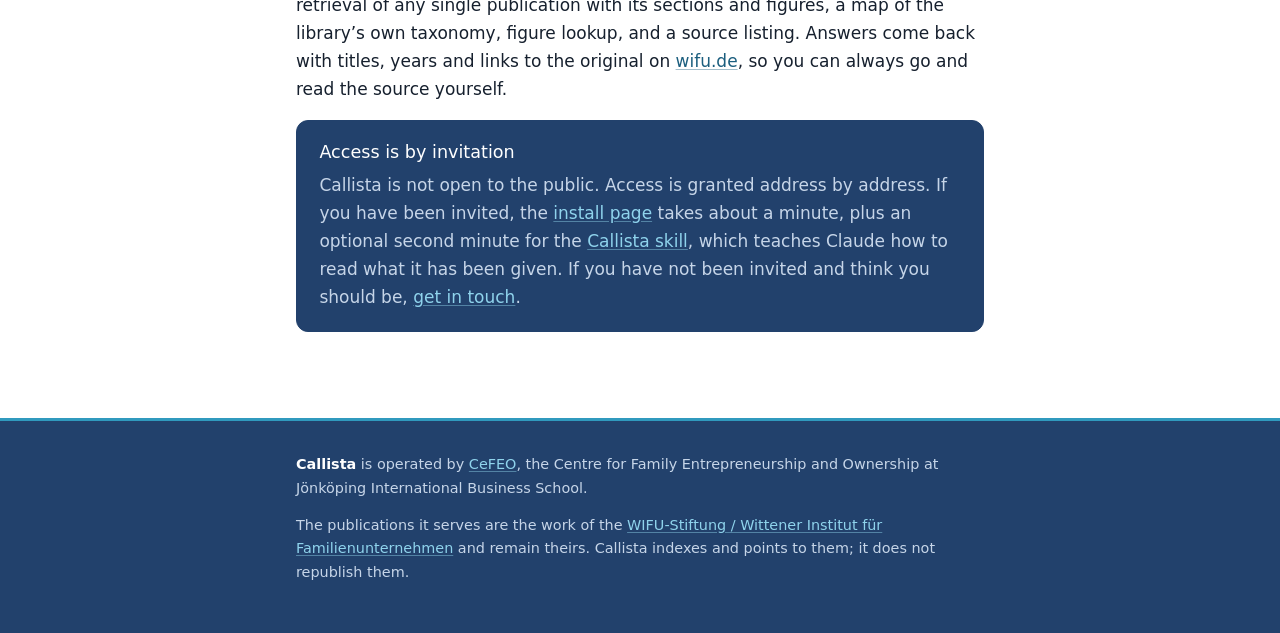
==== commit 178bd379: "Put the site in WIFU's livery White ground, WIFU navy #22416C and accent cyan #309ABE, arranged the " ====
--- a/index.html
+++ b/index.html
@@ -8,7 +8,7 @@
 <link rel="icon" href="favicon.ico" sizes="any">
 <link rel="icon" href="favicon-32.png" type="image/png" sizes="32x32">
 <link rel="apple-touch-icon" href="favicon-180.png">
-<meta name="color-scheme" content="dark">
+<meta name="color-scheme" content="light">
 <link rel="stylesheet" href="styles.css">
 </head>
 <body>
@@ -81,7 +81,7 @@
     links to the original on <a href="https://www.wifu.de/bibliothek/" rel="noopener">wifu.de</a>,
     so you can always go and read the source yourself.</p>
 
-  <div class="panel">
+  <div class="panel solid">
     <h3>Access is by invitation</h3>
     <p>Callista is not open to the public. Access is granted address by address. If you
       have been invited, the <a href="install.html">install page</a> takes about a minute,
@@ -93,8 +93,9 @@
 
 </main>
 
-<footer class="wrap">
-  <p><strong style="color:var(--text)">Callista</strong> is operated by
+<footer>
+  <div class="wrap">
+  <p><strong>Callista</strong> is operated by
     <a href="https://ju.se/en/research/research-groups/centre-for-family-entrepreneurship-and-ownership-cefeo.html" rel="noopener">CeFEO</a>,
     the Centre for Family Entrepreneurship and Ownership at Jönköping International
     Business School.</p>
@@ -102,6 +103,7 @@
     <a href="https://www.wifu.de/" rel="noopener">WIFU-Stiftung / Wittener Institut für
     Familienunternehmen</a> and remain theirs. Callista indexes and points to them; it does
     not republish them.</p>
+  </div>
 </footer>
 
 </body>
--- a/styles.css
+++ b/styles.css
@@ -1,29 +1,45 @@
 /* Callista — callista.familybusiness.se
  *
- * DARK BY DESIGN, and matched to the connector's own surfaces (src/theme.ts in
- * CeFEO-JIBS/wifu-mcp-connector). A reader crosses between the two mid-install — this
- * page, then mcp.familybusiness.se/callista to sign in — so they have to look like one
- * product.
- *
- * The lockup is the reason. It is chrome artwork on a transparent background: on white
- * it has almost no edge contrast and reads as a grey smudge, and the mark's own field is
- * near-black.
- *
- * The contrast constraint from the brand notes inverts here, usefully. #309ABE is only
- * ~3.1:1 on white — fine for rules and fills, barred from body copy. On this ground it
- * clears 7:1, so it can carry text as well.
+ * WIFU LIVERY ON A CeFEO DOMAIN. The palette is WIFU's own pair — the deep navy
+ * #22416C and the accent cyan #309ABE — laid out the way wifu.de lays them out: white
+ * ground, navy uppercase condensed headings, a short cyan rule beneath them, navy pill
+ * buttons, navy full-bleed bands top and bottom. A reader who arrives from wifu.de should
+ * recognise where the material comes from.
+ *
+ * THE HEADER AND FOOTER ARE NAVY FOR A REASON, and it is not decoration. The Callista
+ * lockup is chrome artwork on a transparent background: on white it has almost no edge
+ * contrast and reads as a grey smudge, and the mark's own field is near-black. It was
+ * drawn for a dark ground. Putting the navy band behind it keeps the page light like
+ * wifu.de while giving the lockup the ground it needs. Do not move the lockup onto white.
+ *
+ * The contrast constraint from the brand notes applies again here, since we are back on a
+ * light surface: #309ABE is ~3.2:1 on white — fine for rules, fills, chips and borders,
+ * barred from body copy. Links use #1B5E7E, the same hue darkened to 7.1:1.
+ *
+ * Measured ratios, all AA or better:
+ *   #16202E on white 16.4   body copy
+ *   #56657A on white 5.9    secondary text
+ *   #22416C on white 10.3   headings
+ *   #1B5E7E on white 7.1    links
+ *   #FFFFFF on navy 10.3    header, buttons, bands
+ *   #C6D5E8 on navy 6.9     footer copy
+ *   #8FD3EC on navy 6.2     footer links
+ *   #16202E on cyan 5.1     step numerals
  */
 
 :root {
-  --ground: #0D1520;  /* page */
-  --panel:  #16212F;  /* cards */
-  --raised: #1D2A3A;  /* code, table stripes */
-  --line:   #27384E;  /* borders */
-  --text:   #E7EDF5;  /* body copy */
-  --muted:  #93A6BC;  /* secondary */
-  --cyan:   #309ABE;  /* WIFU accent */
-  --lift:   #4FB8DA;  /* links, hover */
-  --navy:   #22416C;  /* WIFU primary, as a deep fill */
+  --ground:  #FFFFFF;  /* page */
+  --surface: #F2F5F8;  /* cards, code, table stripes */
+  --line:    #D8E0EA;  /* borders */
+  --text:    #16202E;  /* body copy */
+  --muted:   #56657A;  /* secondary */
+  --navy:    #22416C;  /* WIFU primary — headings, bands, buttons */
+  --navy-lo: #1A3357;  /* pressed / hover on navy */
+  --cyan:    #309ABE;  /* WIFU accent — rules, fills, chips */
+  --link:    #1B5E7E;  /* the accent darkened until it can carry text */
+  --link-lo: #123F55;  /* link hover */
+  --on-navy: #C6D5E8;  /* copy on a navy band */
+  --on-navy-link: #8FD3EC;
 }
 
 /* Self-hosted, per the brand spec — no third-party font CDN, so no external request and
@@ -49,28 +65,27 @@
 
 html { -webkit-text-size-adjust: 100%; }
 
+/* The navy footer is a band, so it has to reach the bottom of the window even on a short
+ * page — otherwise the band floats with white beneath it. */
 body {
   margin: 0;
+  min-height: 100vh;
+  display: flex; flex-direction: column;
   font-family: 'Roboto', system-ui, -apple-system, 'Segoe UI', Helvetica, Arial, sans-serif;
   font-size: 17px;
   line-height: 1.65;
   color: var(--text);
   background: var(--ground);
-  /* A cool wash so the chrome has something to sit in rather than floating on flat
-   * black. Fixed, so it does not slide under the content on scroll. */
-  background-image:
-    radial-gradient(1200px 560px at 50% -14%, rgba(48,154,190,.15), transparent 70%),
-    radial-gradient(820px 460px at 92% 106%, rgba(34,65,108,.28), transparent 68%);
-  background-attachment: fixed;
-}
+}
+main { flex: 1 0 auto; }
+footer { flex-shrink: 0; }
 
 .wrap { max-width: 46rem; margin: 0 auto; padding: 0 1.5rem; }
 
 /* ---------------------------------------------------------------- header */
 header {
-  border-bottom: 1px solid var(--line);
-  background: rgba(13,21,32,.72);
-  backdrop-filter: saturate(140%) blur(8px);
+  background: var(--navy);
+  border-bottom: 3px solid var(--cyan);
   position: sticky; top: 0; z-index: 10;
 }
 .bar {
@@ -79,48 +94,63 @@
   max-width: 46rem; margin: 0 auto;
 }
 
-/* The lockup. The WIFU logo deliberately does NOT appear here:
- * callista.familybusiness.se is a CeFEO-operated domain, and a WIFU mark in the header
- * would read as "published by WIFU", which it is not. WIFU is credited in the footer. */
+/* The lockup, on the navy band it was drawn for. The WIFU logo deliberately does NOT
+ * appear here: callista.familybusiness.se is a CeFEO-operated domain, and a WIFU mark in
+ * the header would read as "published by WIFU", which it is not. The colours are WIFU's;
+ * the imprint is CeFEO's, and the footer says so. */
 .brand { display: block; line-height: 0; flex: 0 0 auto; }
 .brand img { display: block; width: 148px; height: auto; }
 
 nav { margin-left: auto; display: flex; gap: 1.25rem; flex-wrap: wrap; }
 nav a {
-  color: var(--muted); text-decoration: none; font-size: .95rem; font-weight: 500;
+  color: var(--on-navy); text-decoration: none; font-size: .95rem; font-weight: 500;
   padding-bottom: 2px; border-bottom: 2px solid transparent;
 }
-nav a:hover { color: var(--text); }
-nav a[aria-current="page"] { color: var(--text); border-bottom-color: var(--cyan); }
+nav a:hover { color: #fff; }
+nav a[aria-current="page"] { color: #fff; border-bottom-color: var(--cyan); }
 
 /* ------------------------------------------------------------------ type */
-h1, h2, h3 {
+h1, h2 {
   font-family: 'Roboto Condensed', 'Arial Narrow', system-ui, sans-serif;
   font-weight: 700;
-  color: var(--text);
-  line-height: 1.2;
-  letter-spacing: -.005em;
-}
-h1 { font-size: 2.3rem; margin: 2.5rem 0 .5rem; }
-h2 { font-size: 1.45rem; margin: 2.75rem 0 .6rem; }
-h3 { font-size: 1.1rem; margin: 1.75rem 0 .4rem;
-     font-family: 'Roboto', system-ui, sans-serif; font-weight: 500; }
+  color: var(--navy);
+  line-height: 1.15;
+  text-transform: uppercase;
+  letter-spacing: .01em;
+}
+/* The short cyan rule under a heading is WIFU's most recognisable typographic move.
+ * Pseudo-element rather than border-bottom so it stops at 3.5rem instead of running the
+ * measure. */
+h1::after, h2::after {
+  content: ""; display: block;
+  width: 3.5rem; height: 3px;
+  background: var(--cyan);
+  margin-top: .55rem;
+}
+h1 { font-size: 2.3rem; margin: 2.5rem 0 .9rem; }
+h2 { font-size: 1.45rem; margin: 2.75rem 0 1rem; }
+h3 {
+  font-family: 'Roboto', system-ui, sans-serif; font-weight: 500;
+  font-size: 1.1rem; color: var(--navy);
+  margin: 1.75rem 0 .4rem; line-height: 1.3;
+}
 
 .lede { font-size: 1.15rem; color: var(--muted); margin: 0 0 2rem; }
 
 p { margin: 0 0 1.1rem; }
-a { color: var(--lift); text-decoration-color: rgba(79,184,218,.45); text-underline-offset: 2px; }
-a:hover { color: #7FD0EA; }
+a { color: var(--link); text-decoration-color: rgba(27,94,126,.4); text-underline-offset: 2px; }
+a:hover { color: var(--link-lo); }
 
 ul, ol { margin: 0 0 1.1rem; padding-left: 1.3rem; }
 li { margin-bottom: .45rem; }
+li::marker { color: var(--cyan); }
 
 hr { border: 0; border-top: 1px solid var(--line); margin: 2.5rem 0; }
 
 code, .mono {
   font-family: ui-monospace, SFMono-Regular, Menlo, Consolas, monospace;
   font-size: .9em;
-  background: var(--raised);
+  background: var(--surface);
   border: 1px solid var(--line);
   border-radius: 5px;
   padding: .1rem .35rem;
@@ -129,7 +159,7 @@
 
 /* --------------------------------------------------------------- panels */
 .panel {
-  background: var(--panel);
+  background: var(--surface);
   border: 1px solid var(--line);
   border-radius: 12px;
   padding: 1.25rem 1.4rem;
@@ -138,6 +168,18 @@
 .panel.accent { border-left: 3px solid var(--cyan); }
 .panel h3 { margin-top: 0; }
 .panel :last-child { margin-bottom: 0; }
+
+/* The navy band, as wifu.de uses it: one block per page pulled out of the white and set
+ * in the primary. Reserve it for the single thing the page most wants read. */
+.panel.solid {
+  background: var(--navy);
+  border-color: var(--navy);
+  color: var(--on-navy);
+}
+.panel.solid h3 { color: #fff; }
+.panel.solid a { color: var(--on-navy-link); text-decoration-color: rgba(143,211,236,.45); }
+.panel.solid a:hover { color: #fff; }
+.panel.solid strong { color: #fff; }
 
 /* URL to copy on the install page */
 .endpoint {
@@ -146,28 +188,29 @@
   font-size: 1rem;
   background: var(--navy);
   color: #fff;
-  border: 1px solid #2E5688;
+  border: 1px solid var(--navy);
   border-radius: 10px;
   padding: .9rem 1.1rem;
   margin: 0 0 1.4rem;
   word-break: break-all;
 }
 
-/* Download button — the skill package on the install page. Filled with the WIFU accent
- * rather than the navy: on this ground #309ABE clears 7:1, so dark text on it is legible
- * and the button reads as the one action on the page rather than another panel. */
+/* Download button — the skill package on the install page. WIFU's button is a navy pill
+ * with small uppercase letterspaced type; this is that, at the one size the site needs. */
 .btn {
   display: inline-block;
-  background: var(--cyan);
-  color: #08111B;
-  font-weight: 500;
+  background: var(--navy);
+  color: #fff;
+  font-family: 'Roboto', system-ui, sans-serif;
+  font-weight: 500; font-size: .9rem;
+  text-transform: uppercase; letter-spacing: .07em;
   text-decoration: none;
-  border: 1px solid #47AFD1;
-  border-radius: 10px;
-  padding: .7rem 1.15rem;
-}
-.btn:hover { background: var(--lift); color: #08111B; }
-.btn:focus-visible { outline: 2px solid var(--lift); outline-offset: 3px; }
+  border: 1px solid var(--navy);
+  border-radius: 999px;
+  padding: .75rem 1.6rem;
+}
+.btn:hover { background: var(--navy-lo); border-color: var(--navy-lo); color: #fff; }
+.btn:focus-visible { outline: 2px solid var(--cyan); outline-offset: 3px; }
 
 /* numbered steps */
 ol.steps { list-style: none; padding: 0; counter-reset: s; }
@@ -183,7 +226,7 @@
   width: 1.8rem; height: 1.8rem;
   display: grid; place-items: center;
   border-radius: 50%;
-  background: var(--cyan); color: #08111B;
+  background: var(--cyan); color: var(--text);
   font-family: 'Roboto Condensed', system-ui, sans-serif;
   font-weight: 700; font-size: .95rem;
 }
@@ -193,7 +236,7 @@
 .stat b {
   display: block;
   font-family: 'Roboto Condensed', 'Arial Narrow', system-ui, sans-serif;
-  font-weight: 700; font-size: 2rem; line-height: 1.1; color: var(--text);
+  font-weight: 700; font-size: 2rem; line-height: 1.1; color: var(--navy);
 }
 .stat span { color: var(--muted); font-size: .9rem; }
 
@@ -205,7 +248,7 @@
 details summary {
   cursor: pointer;
   font-weight: 500;
-  color: var(--text);
+  color: var(--navy);
   list-style: none;
   display: flex; gap: .6rem; align-items: flex-start;
 }
@@ -219,13 +262,17 @@
 /* --------------------------------------------------------------- footer */
 footer {
   margin-top: 4rem;
-  border-top: 1px solid var(--line);
-  padding: 2rem 0 3rem;
-  color: var(--muted);
+  background: var(--navy);
+  border-top: 3px solid var(--cyan);
+  color: var(--on-navy);
   font-size: .9rem;
 }
-footer a { color: var(--muted); }
-footer a:hover { color: var(--lift); }
+footer .wrap { padding-top: 2rem; padding-bottom: 3rem; }
+footer p { margin: 0 0 .8rem; }
+footer :last-child { margin-bottom: 0; }
+footer strong { color: #fff; }
+footer a { color: var(--on-navy-link); text-decoration-color: rgba(143,211,236,.45); }
+footer a:hover { color: #fff; }
 
 /* --------------------------------------------------------------- mobile */
 @media (max-width: 34rem) {
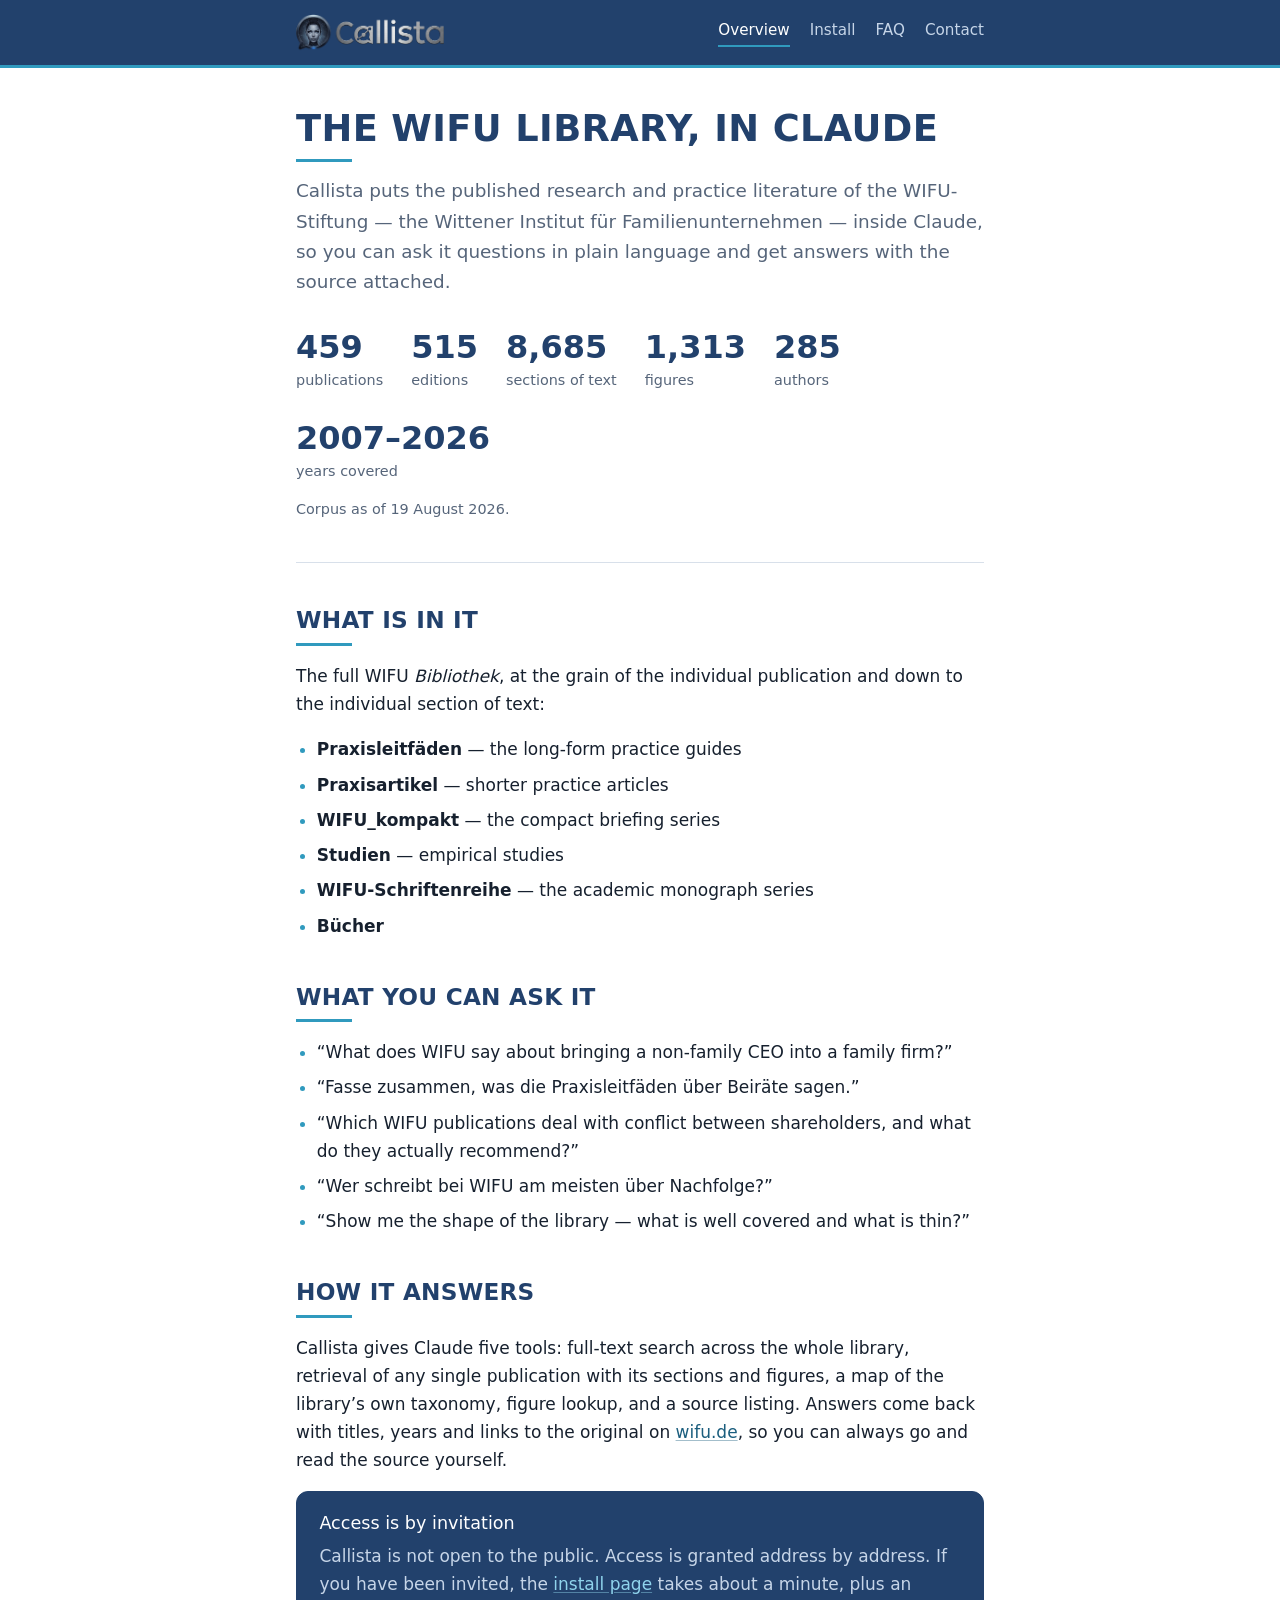
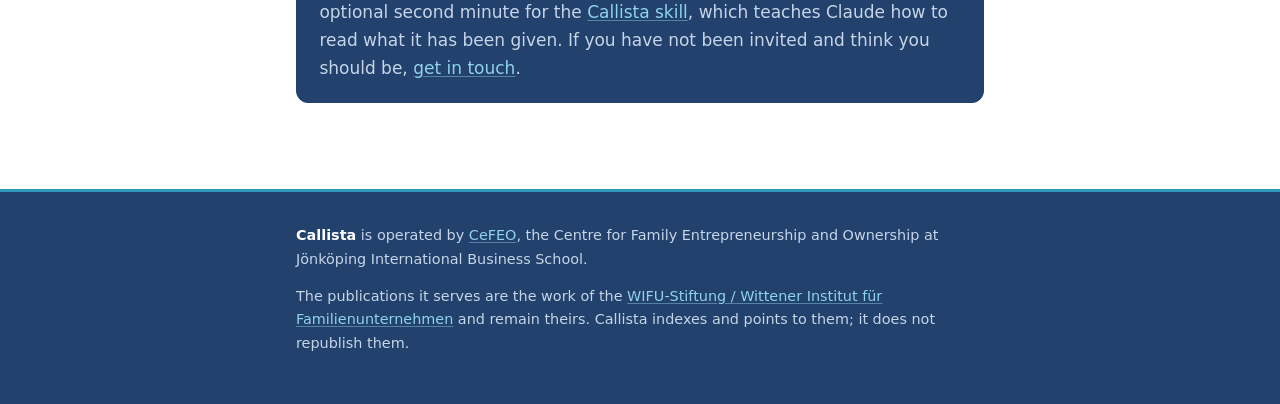
==== commit db6bd887: "Homepage: drop the German panel, restamp the corpus date The language point now lives only in the FA" ====
--- a/index.html
+++ b/index.html
@@ -40,7 +40,7 @@
     <div class="stat"><b>285</b><span>authors</span></div>
     <div class="stat"><b>2007–2026</b><span>years covered</span></div>
   </div>
-  <p style="color:var(--muted);font-size:.9rem;margin-top:-.6rem">Corpus as of 9 August 2026.</p>
+  <p style="color:var(--muted);font-size:.9rem;margin-top:-.6rem">Corpus as of 19 August 2026.</p>
 
   <hr>
 
@@ -55,14 +55,6 @@
     <li><strong>WIFU-Schriftenreihe</strong> — the academic monograph series</li>
     <li><strong>Bücher</strong></li>
   </ul>
-
-  <div class="panel accent">
-    <h3>Mostly German, and that is the point</h3>
-    <p>430 of the 515 editions are in German, 85 in English. Callista indexes each one in
-      its own language, so a German question finds German sources properly rather than
-      approximately. You can ask in either language — and you can ask in English about
-      material that only exists in German, because Claude reads it for you.</p>
-  </div>
 
   <h2>What you can ask it</h2>
   <ul>
